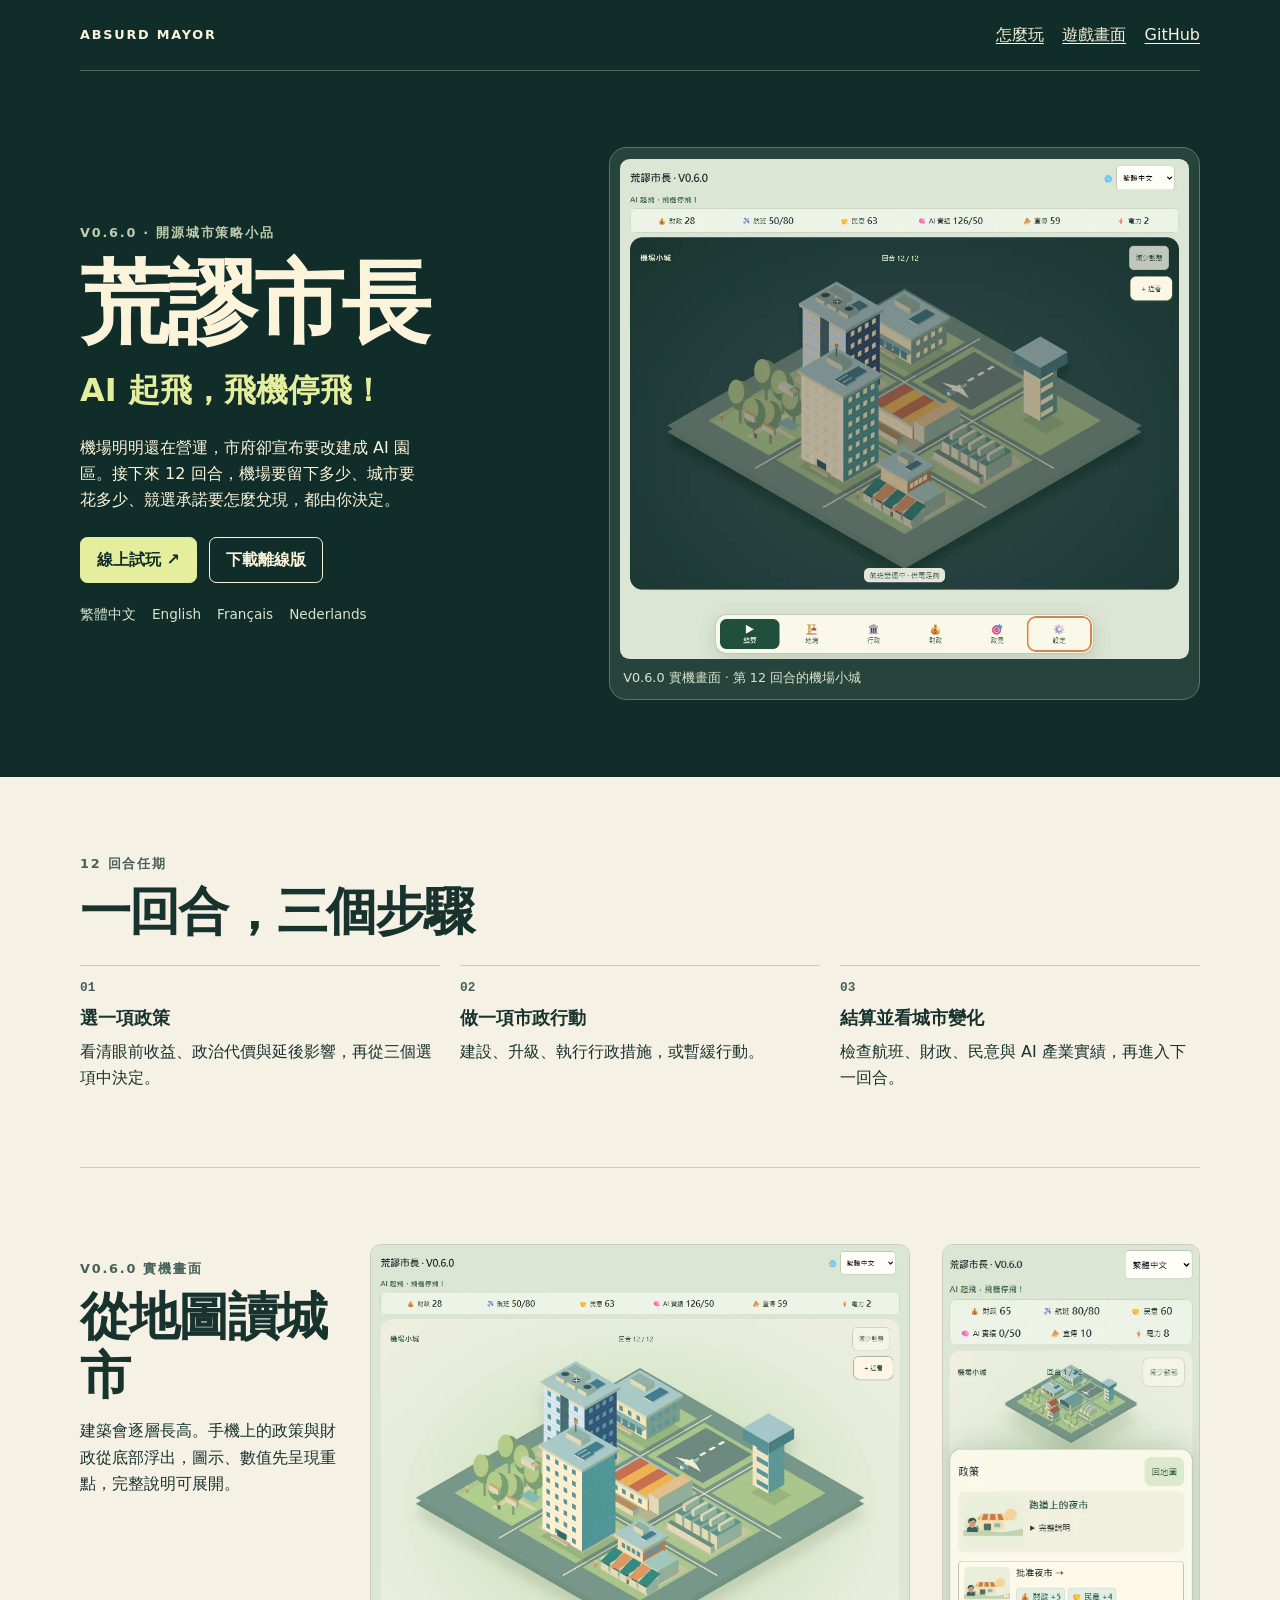
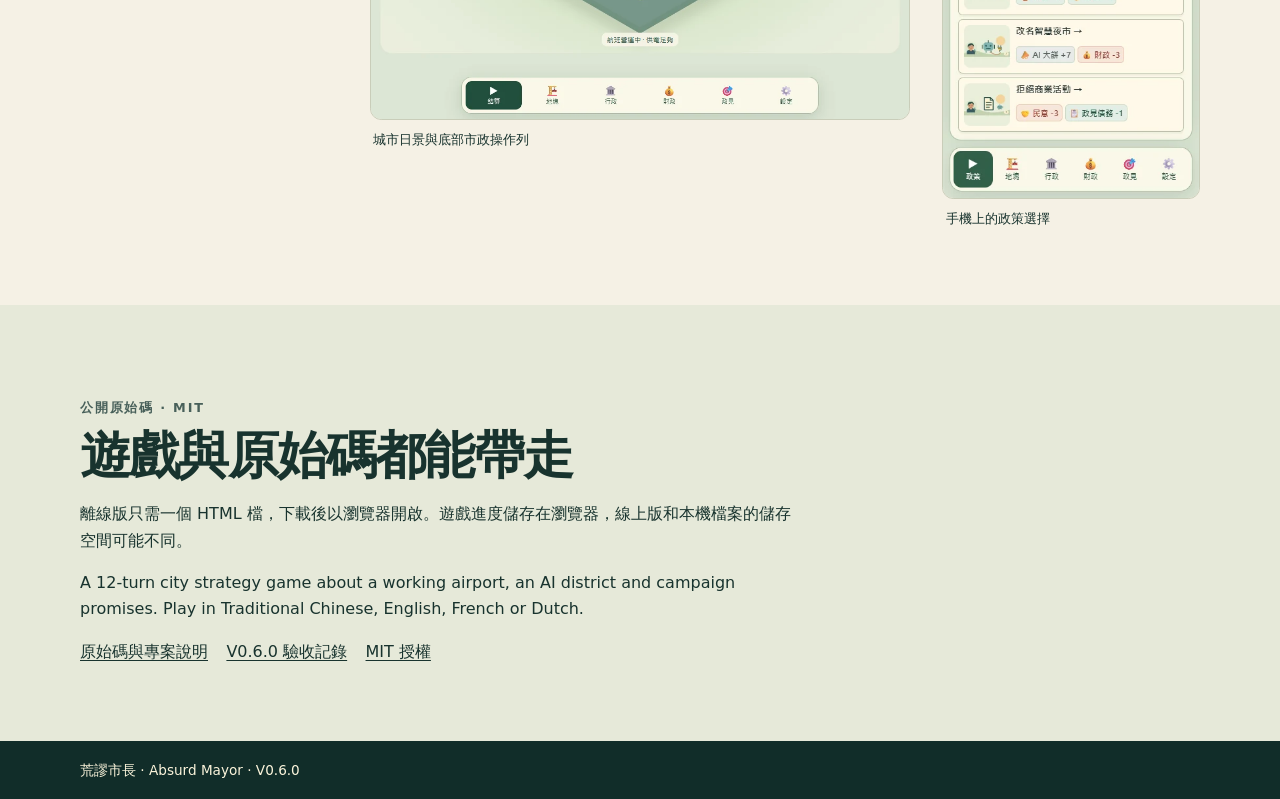
==== site/index.html @ 950af7fc "Introduce the public V0.6.0 game showcase" ====
<!doctype html>
<html lang="zh-Hant">
<head>
  <meta charset="utf-8">
  <meta name="viewport" content="width=device-width, initial-scale=1">
  <meta name="description" content="荒謬市長是一款四語、12 回合的開源城市策略小品。在機場、AI 園區和競選承諾之間，決定你要留下什麼樣的城市。">
  <meta name="theme-color" content="#112d29">
  <title>荒謬市長｜AI 起飛，飛機停飛！</title>
  <style>
    :root { color-scheme: light; --ink:#18332e; --muted:#48605a; --paper:#f5f1e5; --dark:#112d29; --light:#fbf4db; --lime:#e4ee9d; --line:#c9cdb9; }
    * { box-sizing:border-box; }
    body { margin:0; background:var(--paper); color:var(--ink); font:1rem/1.65 system-ui,sans-serif; }
    a { color:inherit; text-underline-offset:.2em; }
    a:focus-visible { outline:3px solid #c75218; outline-offset:5px; }
    img { display:block; width:100%; height:auto; }
    h1,h2,p,figure,ol { margin:0; }
    h1,h2 { line-height:1.15; letter-spacing:-.035em; }
    h2 { font-size:clamp(1.85rem,4vw,3.2rem); }
    .wrap { width:min(1120px, calc(100% - 2.5rem)); margin-inline:auto; }
    .skip { position:absolute; z-index:1; top:.5rem; left:.5rem; transform:translateY(-150%); background:white; color:var(--ink); padding:.5rem 1rem; }
    .skip:focus { transform:none; }
    .mast { background:var(--dark); color:var(--light); }
    .bar { display:flex; justify-content:space-between; align-items:center; flex-wrap:wrap; gap:.7rem 1.4rem; padding-block:1.05rem; border-bottom:1px solid #50655b; }
    .brand,.eyebrow { font-size:.8rem; font-weight:750; letter-spacing:.14em; }
    .bar nav,.links { display:flex; flex-wrap:wrap; gap:.55rem 1.15rem; }
    .bar nav a { padding-block:.3rem; }
    .hero { display:grid; grid-template-columns:minmax(0,.88fr) minmax(0,1.12fr); gap:clamp(1.5rem,5vw,4rem); align-items:center; padding-block:clamp(2.4rem,6vw,5rem); }
    .hero h1 { font-size:clamp(3rem,7vw,6rem); margin:.55rem 0 .6rem; }
    .slogan { color:var(--lime); font-weight:800; font-size:clamp(1.28rem,2.8vw,2rem); }
    .intro { max-width:33ch; margin-top:1.1rem; }
    .hero .eyebrow { color:#c0ccaf; }
    .hero figure { padding:.65rem; background:#26443c; border:1px solid #607567; border-radius:1.1rem; }
    .hero img { border-radius:.6rem; }
    figcaption { padding:.55rem .2rem 0; font-size:.8rem; }
    .hero figcaption { color:#d9e4cf; }
    .actions { display:flex; flex-wrap:wrap; gap:.75rem; margin-top:1.45rem; }
    .button { display:inline-flex; align-items:center; min-height:46px; padding:.55rem 1rem; border-radius:.45rem; border:1px solid currentColor; text-decoration:none; font-weight:750; }
    .primary { background:var(--lime); color:var(--dark); border-color:var(--lime); }
    .button:hover { text-decoration:underline; }
    .facts { display:flex; flex-wrap:wrap; gap:.3rem 1rem; margin-top:1.25rem; color:#d9e4cf; font-size:.85rem; }
    .section { padding-block:clamp(2.5rem,6vw,4.75rem); }
    .section .eyebrow { margin-bottom:.5rem; color:var(--muted); }
    .steps { display:grid; grid-template-columns:repeat(3,minmax(0,1fr)); gap:1.25rem; margin-top:1.5rem; padding:0; list-style:none; }
    .steps li { border-top:1px solid var(--line); padding-top:.85rem; }
    .steps span { display:block; color:var(--muted); font:700 .8rem/1.4 ui-monospace,monospace; }
    .steps strong { display:block; font-size:1.15rem; margin:.35rem 0; }
    .screens { display:grid; grid-template-columns:minmax(0,1fr) minmax(0,2.1fr) minmax(0,1fr); gap:clamp(1rem,3vw,2rem); align-items:start; border-top:1px solid var(--line); }
    .screens p { margin-top:.85rem; }
    .screens img { border:1px solid var(--line); border-radius:.7rem; }
    .project { background:#e6e9d9; }
    .project p { max-width:70ch; margin-top:1rem; }
    .project .links { margin-top:1rem; }
    footer { padding-block:1.1rem; background:var(--dark); color:var(--light); font-size:.85rem; }
    @media(max-width:780px) {
      .hero { grid-template-columns:1fr; }
      .screens { grid-template-columns:minmax(0,1.65fr) minmax(0,1fr); }
      .screens > div { grid-column:1/-1; }
    }
    @media(max-width:480px) {
      .wrap { width:calc(100% - 1.5rem); }
      .steps,.screens { grid-template-columns:1fr; }
      .screens figure:last-child { width:min(100%, 300px); }
    }
  </style>
</head>
<body>
  <a class="skip" href="#main">跳至主要內容</a>
  <header class="mast">
    <div class="bar wrap">
      <p class="brand" lang="en">ABSURD MAYOR</p>
      <nav aria-label="網站導覽">
        <a href="#play">怎麼玩</a>
        <a href="#screens">遊戲畫面</a>
        <a href="https://github.com/vrkatbekao-creator/absurd-mayor-ai-airport">GitHub</a>
      </nav>
    </div>
  </header>
  <main id="main" tabindex="-1">
    <div class="mast">
      <section class="hero wrap" aria-labelledby="title">
        <div>
          <p class="eyebrow">V0.6.0 · 開源城市策略小品</p>
          <h1 id="title">荒謬市長</h1>
          <p class="slogan">AI 起飛，飛機停飛！</p>
          <p class="intro">機場明明還在營運，市府卻宣布要改建成 AI 園區。接下來 12 回合，機場要留下多少、城市要花多少、競選承諾要怎麼兌現，都由你決定。</p>
          <div class="actions">
            <a class="button primary" href="play.html">線上試玩 <span aria-hidden="true">&nbsp;↗</span></a>
            <a class="button" href="play.html" download="荒謬市長_v0.6.0.html">下載離線版</a>
          </div>
          <p class="facts"><span>繁體中文</span><span lang="en">English</span><span lang="fr">Français</span><span lang="nl">Nederlands</span></p>
        </div>
        <figure>
          <img src="media/city-night.webp" width="1024" height="900" alt="遊戲夜景中，跑道旁蓋起數棟不同高度的建築，底部顯示市政操作列">
          <figcaption>V0.6.0 實機畫面 · 第 12 回合的機場小城</figcaption>
        </figure>
      </section>
    </div>
  <section class="section wrap" id="play" aria-labelledby="play-title">
    <p class="eyebrow">12 回合任期</p>
    <h2 id="play-title">一回合，三個步驟</h2>
    <ol class="steps">
      <li><span aria-hidden="true">01</span><strong>選一項政策</strong>看清眼前收益、政治代價與延後影響，再從三個選項中決定。</li>
      <li><span aria-hidden="true">02</span><strong>做一項市政行動</strong>建設、升級、執行行政措施，或暫緩行動。</li>
      <li><span aria-hidden="true">03</span><strong>結算並看城市變化</strong>檢查航班、財政、民意與 AI 產業實績，再進入下一回合。</li>
    </ol>
  </section>
  <section class="section screens wrap" id="screens" aria-labelledby="screens-title">
    <div>
      <p class="eyebrow">V0.6.0 實機畫面</p>
      <h2 id="screens-title">從地圖讀城市</h2>
      <p>建築會逐層長高。手機上的政策與財政從底部浮出，圖示、數值先呈現重點，完整說明可展開。</p>
    </div>
    <figure>
      <img src="media/city-day.webp" width="1024" height="900" loading="lazy" alt="白天的等角城市地圖可見跑道、塔樓、園區與綠地">
      <figcaption>城市日景與底部市政操作列</figcaption>
    </figure>
    <figure>
      <img src="media/mobile-decision.webp" width="390" height="844" loading="lazy" alt="手機上顯示跑道夜市政策和三個圖像化選項，各選項標出財政、民意或政見變化">
      <figcaption>手機上的政策選擇</figcaption>
    </figure>
  </section>
  <section class="section project" aria-labelledby="project-title">
    <div class="wrap">
      <p class="eyebrow">公開原始碼 · MIT</p>
      <h2 id="project-title">遊戲與原始碼都能帶走</h2>
      <p>離線版只需一個 HTML 檔，下載後以瀏覽器開啟。遊戲進度儲存在瀏覽器，線上版和本機檔案的儲存空間可能不同。</p>
      <p lang="en">A 12-turn city strategy game about a working airport, an AI district and campaign promises. Play in Traditional Chinese, English, French or Dutch.</p>
      <div class="links">
        <a href="https://github.com/vrkatbekao-creator/absurd-mayor-ai-airport">原始碼與專案說明</a>
        <a href="https://github.com/vrkatbekao-creator/absurd-mayor-ai-airport/blob/main/QA_REPORT_v0.6.0-S4.md">V0.6.0 驗收記錄</a>
        <a href="LICENSE.txt">MIT 授權</a>
      </div>
    </div>
  </section>
  </main>
  <footer><div class="wrap">荒謬市長 · Absurd Mayor · V0.6.0</div></footer>
</body>
</html>
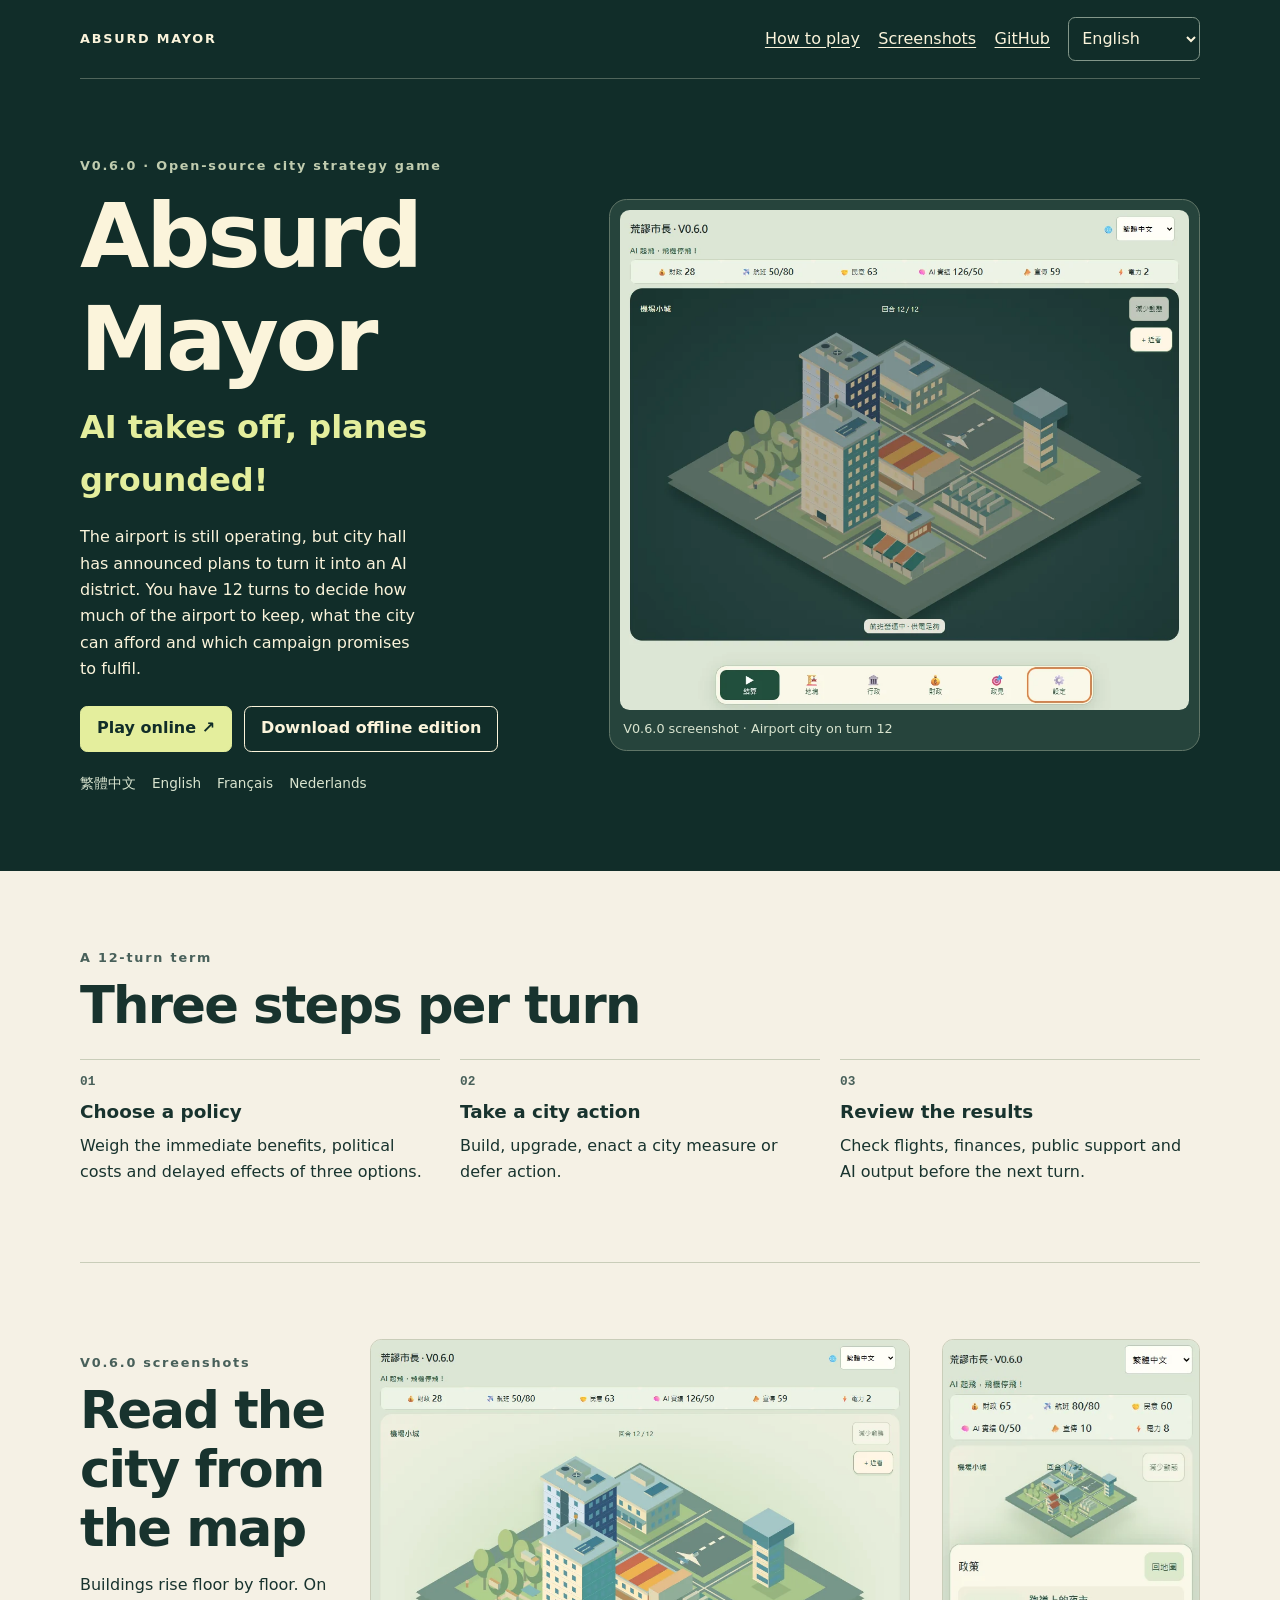
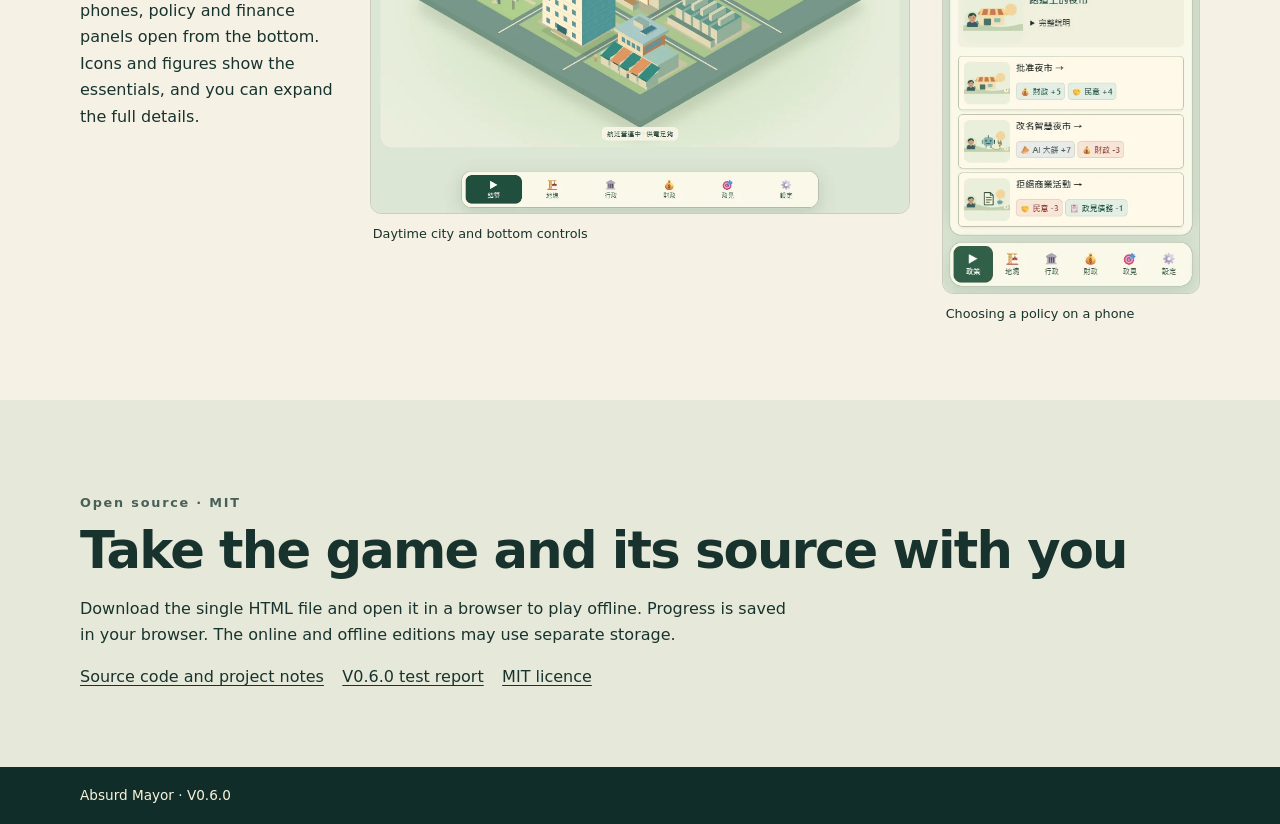
==== commit ad6236a2: "Localize the public game showcase in four languages" ====
--- a/site/index.html
+++ b/site/index.html
@@ -1,17 +1,18 @@
 <!doctype html>
-<html lang="zh-Hant">
+<html lang="en">
 <head>
   <meta charset="utf-8">
   <meta name="viewport" content="width=device-width, initial-scale=1">
-  <meta name="description" content="荒謬市長是一款四語、12 回合的開源城市策略小品。在機場、AI 園區和競選承諾之間，決定你要留下什麼樣的城市。">
+  <meta name="description" data-i18n="description" data-i18n-attr="content" content="An open-source, 12-turn city strategy game about a working airport, an AI district and campaign promises.">
   <meta name="theme-color" content="#112d29">
-  <title>荒謬市長｜AI 起飛，飛機停飛！</title>
+  <title data-i18n="pageTitle">Absurd Mayor | AI takes off, planes grounded!</title>
+  <script src="language.js" defer></script>
   <style>
     :root { color-scheme: light; --ink:#18332e; --muted:#48605a; --paper:#f5f1e5; --dark:#112d29; --light:#fbf4db; --lime:#e4ee9d; --line:#c9cdb9; }
     * { box-sizing:border-box; }
     body { margin:0; background:var(--paper); color:var(--ink); font:1rem/1.65 system-ui,sans-serif; }
     a { color:inherit; text-underline-offset:.2em; }
-    a:focus-visible { outline:3px solid #c75218; outline-offset:5px; }
+    a:focus-visible, select:focus-visible { outline:3px solid #c75218; outline-offset:5px; }
     img { display:block; width:100%; height:auto; }
     h1,h2,p,figure,ol { margin:0; }
     h1,h2 { line-height:1.15; letter-spacing:-.035em; }
@@ -22,8 +23,9 @@
     .mast { background:var(--dark); color:var(--light); }
     .bar { display:flex; justify-content:space-between; align-items:center; flex-wrap:wrap; gap:.7rem 1.4rem; padding-block:1.05rem; border-bottom:1px solid #50655b; }
     .brand,.eyebrow { font-size:.8rem; font-weight:750; letter-spacing:.14em; }
-    .bar nav,.links { display:flex; flex-wrap:wrap; gap:.55rem 1.15rem; }
+    .header-tools,.bar nav,.links { display:flex; flex-wrap:wrap; align-items:center; gap:.55rem 1.15rem; }
     .bar nav a { padding-block:.3rem; }
+    .language { min-height:44px; max-width:100%; padding:.4rem .55rem; border:1px solid #83978a; border-radius:.45rem; background:var(--dark); color:var(--light); font:inherit; }
     .hero { display:grid; grid-template-columns:minmax(0,.88fr) minmax(0,1.12fr); gap:clamp(1.5rem,5vw,4rem); align-items:center; padding-block:clamp(2.4rem,6vw,5rem); }
     .hero h1 { font-size:clamp(3rem,7vw,6rem); margin:.55rem 0 .6rem; }
     .slogan { color:var(--lime); font-weight:800; font-size:clamp(1.28rem,2.8vw,2rem); }
@@ -42,7 +44,7 @@
     .section .eyebrow { margin-bottom:.5rem; color:var(--muted); }
     .steps { display:grid; grid-template-columns:repeat(3,minmax(0,1fr)); gap:1.25rem; margin-top:1.5rem; padding:0; list-style:none; }
     .steps li { border-top:1px solid var(--line); padding-top:.85rem; }
-    .steps span { display:block; color:var(--muted); font:700 .8rem/1.4 ui-monospace,monospace; }
+    .step-number { display:block; color:var(--muted); font:700 .8rem/1.4 ui-monospace,monospace; }
     .steps strong { display:block; font-size:1.15rem; margin:.35rem 0; }
     .screens { display:grid; grid-template-columns:minmax(0,1fr) minmax(0,2.1fr) minmax(0,1fr); gap:clamp(1rem,3vw,2rem); align-items:start; border-top:1px solid var(--line); }
     .screens p { margin-top:.85rem; }
@@ -64,75 +66,82 @@
   </style>
 </head>
 <body>
-  <a class="skip" href="#main">跳至主要內容</a>
+  <a class="skip" href="#main" data-i18n="skip">Skip to main content</a>
   <header class="mast">
     <div class="bar wrap">
       <p class="brand" lang="en">ABSURD MAYOR</p>
-      <nav aria-label="網站導覽">
-        <a href="#play">怎麼玩</a>
-        <a href="#screens">遊戲畫面</a>
-        <a href="https://github.com/vrkatbekao-creator/absurd-mayor-ai-airport">GitHub</a>
-      </nav>
+      <div class="header-tools">
+        <nav aria-label="Site navigation" data-i18n="navigation" data-i18n-attr="aria-label">
+          <a href="#play" data-i18n="navPlay">How to play</a>
+          <a href="#screens" data-i18n="navScreens">Screenshots</a>
+          <a href="https://github.com/vrkatbekao-creator/absurd-mayor-ai-airport">GitHub</a>
+        </nav>
+        <select id="site-language" class="language" aria-label="Page language" data-i18n="language" data-i18n-attr="aria-label" hidden>
+          <option value="zh" lang="zh-Hant">繁體中文</option>
+          <option value="en" lang="en">English</option>
+          <option value="fr" lang="fr">Français</option>
+          <option value="nl" lang="nl">Nederlands</option>
+        </select>
+      </div>
     </div>
   </header>
   <main id="main" tabindex="-1">
     <div class="mast">
       <section class="hero wrap" aria-labelledby="title">
         <div>
-          <p class="eyebrow">V0.6.0 · 開源城市策略小品</p>
-          <h1 id="title">荒謬市長</h1>
-          <p class="slogan">AI 起飛，飛機停飛！</p>
-          <p class="intro">機場明明還在營運，市府卻宣布要改建成 AI 園區。接下來 12 回合，機場要留下多少、城市要花多少、競選承諾要怎麼兌現，都由你決定。</p>
+          <p class="eyebrow" data-i18n="edition">V0.6.0 · Open-source city strategy game</p>
+          <h1 id="title" data-i18n="title">Absurd Mayor</h1>
+          <p class="slogan" data-i18n="slogan">AI takes off, planes grounded!</p>
+          <p class="intro" data-i18n="intro">The airport is still operating, but city hall has announced plans to turn it into an AI district. You have 12 turns to decide how much of the airport to keep, what the city can afford and which campaign promises to fulfil.</p>
           <div class="actions">
-            <a class="button primary" href="play.html">線上試玩 <span aria-hidden="true">&nbsp;↗</span></a>
-            <a class="button" href="play.html" download="荒謬市長_v0.6.0.html">下載離線版</a>
+            <a class="button primary" href="play.html"><span data-i18n="playOnline">Play online</span><span aria-hidden="true">&nbsp;↗</span></a>
+            <a class="button" href="play.html" download="荒謬市長_v0.6.0.html" data-i18n="download">Download offline edition</a>
           </div>
-          <p class="facts"><span>繁體中文</span><span lang="en">English</span><span lang="fr">Français</span><span lang="nl">Nederlands</span></p>
+          <p class="facts"><span lang="zh-Hant">繁體中文</span><span lang="en">English</span><span lang="fr">Français</span><span lang="nl">Nederlands</span></p>
         </div>
         <figure>
-          <img src="media/city-night.webp" width="1024" height="900" alt="遊戲夜景中，跑道旁蓋起數棟不同高度的建築，底部顯示市政操作列">
-          <figcaption>V0.6.0 實機畫面 · 第 12 回合的機場小城</figcaption>
+          <img src="media/city-night.webp" width="1024" height="900" data-i18n="nightAlt" data-i18n-attr="alt" alt="Buildings of different heights stand beside the runway at night, with city controls along the bottom.">
+          <figcaption data-i18n="nightCaption">V0.6.0 screenshot · Airport city on turn 12</figcaption>
         </figure>
       </section>
     </div>
   <section class="section wrap" id="play" aria-labelledby="play-title">
-    <p class="eyebrow">12 回合任期</p>
-    <h2 id="play-title">一回合，三個步驟</h2>
+    <p class="eyebrow" data-i18n="term">A 12-turn term</p>
+    <h2 id="play-title" data-i18n="turnTitle">Three steps per turn</h2>
     <ol class="steps">
-      <li><span aria-hidden="true">01</span><strong>選一項政策</strong>看清眼前收益、政治代價與延後影響，再從三個選項中決定。</li>
-      <li><span aria-hidden="true">02</span><strong>做一項市政行動</strong>建設、升級、執行行政措施，或暫緩行動。</li>
-      <li><span aria-hidden="true">03</span><strong>結算並看城市變化</strong>檢查航班、財政、民意與 AI 產業實績，再進入下一回合。</li>
+      <li><span class="step-number" aria-hidden="true">01</span><strong data-i18n="step1Title">Choose a policy</strong><p data-i18n="step1">Weigh the immediate benefits, political costs and delayed effects of three options.</p></li>
+      <li><span class="step-number" aria-hidden="true">02</span><strong data-i18n="step2Title">Take a city action</strong><p data-i18n="step2">Build, upgrade, enact a city measure or defer action.</p></li>
+      <li><span class="step-number" aria-hidden="true">03</span><strong data-i18n="step3Title">Review the results</strong><p data-i18n="step3">Check flights, finances, public support and AI output before the next turn.</p></li>
     </ol>
   </section>
   <section class="section screens wrap" id="screens" aria-labelledby="screens-title">
     <div>
-      <p class="eyebrow">V0.6.0 實機畫面</p>
-      <h2 id="screens-title">從地圖讀城市</h2>
-      <p>建築會逐層長高。手機上的政策與財政從底部浮出，圖示、數值先呈現重點，完整說明可展開。</p>
+      <p class="eyebrow" data-i18n="screensEdition">V0.6.0 screenshots</p>
+      <h2 id="screens-title" data-i18n="screensTitle">Read the city from the map</h2>
+      <p data-i18n="screensText">Buildings rise floor by floor. On phones, policy and finance panels open from the bottom. Icons and figures show the essentials, and you can expand the full details.</p>
     </div>
     <figure>
-      <img src="media/city-day.webp" width="1024" height="900" loading="lazy" alt="白天的等角城市地圖可見跑道、塔樓、園區與綠地">
-      <figcaption>城市日景與底部市政操作列</figcaption>
+      <img src="media/city-day.webp" width="1024" height="900" loading="lazy" data-i18n="dayAlt" data-i18n-attr="alt" alt="Daytime isometric city map showing a runway, towers, the AI district and green space.">
+      <figcaption data-i18n="dayCaption">Daytime city and bottom controls</figcaption>
     </figure>
     <figure>
-      <img src="media/mobile-decision.webp" width="390" height="844" loading="lazy" alt="手機上顯示跑道夜市政策和三個圖像化選項，各選項標出財政、民意或政見變化">
-      <figcaption>手機上的政策選擇</figcaption>
+      <img src="media/mobile-decision.webp" width="390" height="844" loading="lazy" data-i18n="mobileAlt" data-i18n-attr="alt" alt="Phone screen showing a runway night-market proposal and three illustrated choices with their effects.">
+      <figcaption data-i18n="mobileCaption">Choosing a policy on a phone</figcaption>
     </figure>
   </section>
   <section class="section project" aria-labelledby="project-title">
     <div class="wrap">
-      <p class="eyebrow">公開原始碼 · MIT</p>
-      <h2 id="project-title">遊戲與原始碼都能帶走</h2>
-      <p>離線版只需一個 HTML 檔，下載後以瀏覽器開啟。遊戲進度儲存在瀏覽器，線上版和本機檔案的儲存空間可能不同。</p>
-      <p lang="en">A 12-turn city strategy game about a working airport, an AI district and campaign promises. Play in Traditional Chinese, English, French or Dutch.</p>
+      <p class="eyebrow" data-i18n="licenseTag">Open source · MIT</p>
+      <h2 id="project-title" data-i18n="projectTitle">Take the game and its source with you</h2>
+      <p data-i18n="projectText">Download the single HTML file and open it in a browser to play offline. Progress is saved in your browser. The online and offline editions may use separate storage.</p>
       <div class="links">
-        <a href="https://github.com/vrkatbekao-creator/absurd-mayor-ai-airport">原始碼與專案說明</a>
-        <a href="https://github.com/vrkatbekao-creator/absurd-mayor-ai-airport/blob/main/QA_REPORT_v0.6.0-S4.md">V0.6.0 驗收記錄</a>
-        <a href="LICENSE.txt">MIT 授權</a>
+        <a href="https://github.com/vrkatbekao-creator/absurd-mayor-ai-airport" data-i18n="source">Source code and project notes</a>
+        <a href="https://github.com/vrkatbekao-creator/absurd-mayor-ai-airport/blob/main/QA_REPORT_v0.6.0-S4.md" data-i18n="qa">V0.6.0 test report</a>
+        <a href="LICENSE.txt" data-i18n="license">MIT licence</a>
       </div>
     </div>
   </section>
   </main>
-  <footer><div class="wrap">荒謬市長 · Absurd Mayor · V0.6.0</div></footer>
+  <footer><div class="wrap" data-i18n="footer">Absurd Mayor · V0.6.0</div></footer>
 </body>
 </html>
